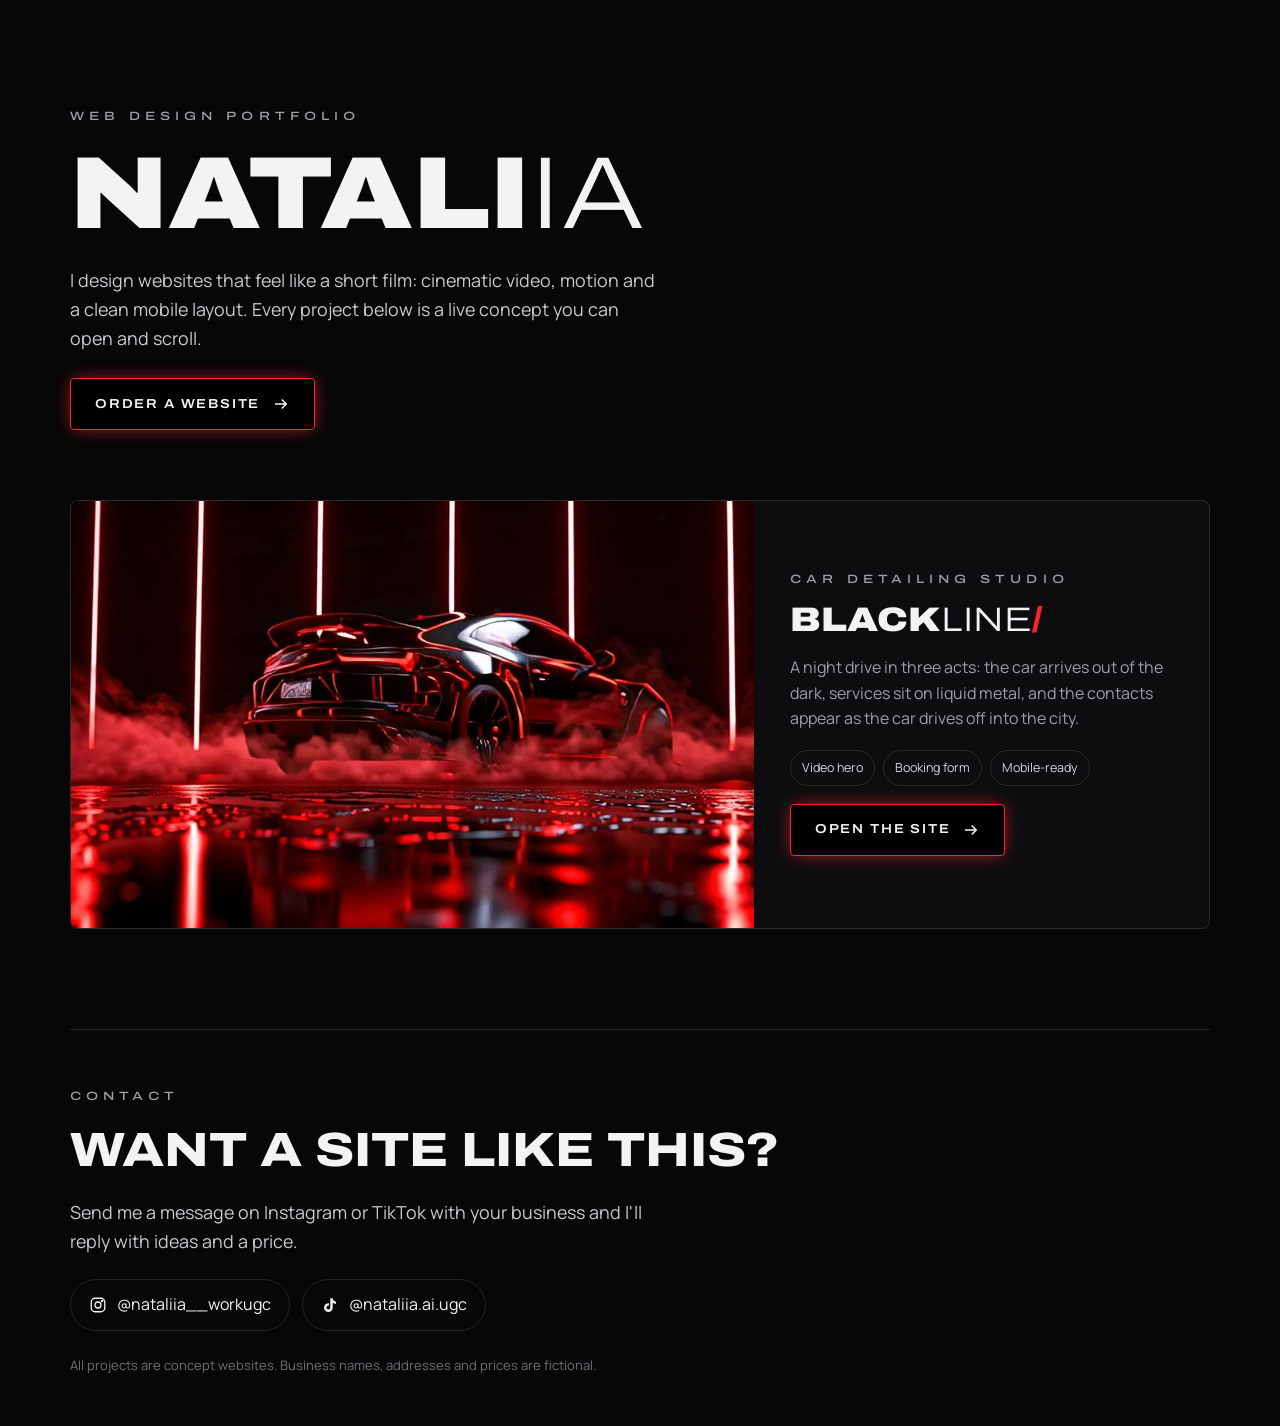
==== index.html @ 0b0b059b "Portfolio home and BLACKLINE concept site Co-Authored-By: Claude Opus 5.5 <noreply@anthropic.com> Cl" ====
<!doctype html>
<html lang="en">
<head>
<meta charset="utf-8">
<meta name="viewport" content="width=device-width, initial-scale=1, viewport-fit=cover">
<title>Nataliia · Web Design</title>
<meta name="description" content="Concept websites with cinematic video, motion and mobile-ready layouts.">
<meta property="og:title" content="Nataliia · Web Design">
<meta property="og:description" content="Concept websites with cinematic video, motion and mobile-ready layouts.">
<meta property="og:image" content="blackline/assets/cover.jpg">
<link rel="preconnect" href="https://fonts.googleapis.com">
<link rel="preconnect" href="https://fonts.gstatic.com" crossorigin>
<link rel="stylesheet" href="https://fonts.googleapis.com/css2?family=Archivo:wdth,wght@62..125,200..900&family=Manrope:wght@400;500;600&display=swap">
<style>
/* Layout: a single dark gallery wall. Name and pitch on top, projects as large framed screens, contacts at the foot. */
:root {
  --ink: #070708;
  --line: rgba(255,255,255,.12);
  --fg: #f3f3f5;
  --muted: #9d9da6;
  --accent: #ff1f2d;
  --display: "Archivo", "Arial Black", Arial, sans-serif;
  --body: "Manrope", "Helvetica Neue", Arial, sans-serif;
  color-scheme: dark;
}
* { box-sizing: border-box; }
body { margin: 0; background: var(--ink); color: var(--fg); font: 400 16px/1.6 var(--body); -webkit-font-smoothing: antialiased; }
a { color: inherit; text-decoration: none; }
:focus-visible { outline: 2px solid var(--accent); outline-offset: 3px; }
.wrap {
  max-width: 1180px; margin-inline: auto;
  padding-left: max(20px, env(safe-area-inset-left, 0px));
  padding-right: max(20px, env(safe-area-inset-right, 0px));
}
.label { font: 500 12px/1 var(--display); font-stretch: 125%; letter-spacing: .42em; text-transform: uppercase; color: var(--muted); }
header { padding-block: 110px 70px; display: grid; gap: 26px; }
h1 { margin: 0; font: 900 clamp(44px, 8vw, 112px)/.9 var(--display); font-stretch: 118%; text-transform: uppercase; text-wrap: balance; }
h1 span { font-weight: 300; }
.pitch { margin: 0; max-width: 54ch; color: #c9c9d0; font-size: clamp(16px, 1.4vw, 19px); }
.btn {
  display: inline-flex; align-items: center; gap: 12px; width: fit-content;
  padding: 16px 24px; border-radius: 4px; background: #000; border: 1px solid var(--accent);
  font: 600 13px/1 var(--display); font-stretch: 112%; letter-spacing: .14em; text-transform: uppercase;
  box-shadow: 0 0 18px -4px var(--accent); transition: box-shadow .3s ease, transform .3s ease;
}
.btn:hover { box-shadow: 0 0 0 1px var(--accent), 0 0 36px -2px var(--accent); transform: translateY(-1px); }
.btn svg { width: 18px; height: 18px; }
.projects { display: grid; gap: 28px; padding-bottom: 100px; }
.project {
  display: grid; grid-template-columns: minmax(0, 1.5fr) minmax(0, 1fr); border: 1px solid var(--line); border-radius: 8px; overflow: hidden;
  background: #0d0d10; transition: border-color .4s ease, box-shadow .4s ease;
}
.project:hover { border-color: rgba(255,31,45,.6); box-shadow: 0 0 60px -24px rgba(255,31,45,.7); }
.project__shot { position: relative; aspect-ratio: 16 / 10; overflow: hidden; background: #000; }
.project__shot img, .project__shot video { position: absolute; inset: 0; width: 100%; height: 100%; object-fit: cover; }
.project__info { padding: 36px; display: grid; gap: 18px; align-content: center; min-width: 0; }
.project h2 { margin: 0; font: 900 34px/1 var(--display); font-stretch: 120%; text-transform: uppercase; }
.project h2 span { font-weight: 300; }
.project h2 i { font-style: normal; color: var(--accent); }
.project p { margin: 0; color: var(--muted); }
.tags { display: flex; flex-wrap: wrap; gap: 8px; }
.tags span { padding: 7px 11px; border: 1px solid var(--line); border-radius: 999px; font-size: 12.5px; color: #d4d4da; }
footer { border-top: 1px solid var(--line); padding-block: 60px 50px; display: grid; gap: 24px; }
footer h3 { margin: 0; font: 800 clamp(28px, 4vw, 48px)/1 var(--display); font-stretch: 118%; text-transform: uppercase; }
.socials { display: flex; flex-wrap: wrap; gap: 12px; }
.socials a { display: inline-flex; align-items: center; gap: 10px; padding: 12px 18px; border: 1px solid var(--line); border-radius: 999px; transition: border-color .3s ease; }
.socials a:hover { border-color: var(--accent); }
.socials svg { width: 18px; height: 18px; }
.fine { color: #6f6f78; font-size: 13px; }
@media (max-width: 820px) {
  .project { grid-template-columns: minmax(0, 1fr); }
  .project__info { padding: 26px 22px; }
  header { padding-block: 80px 50px; }
}
@media (prefers-reduced-motion: reduce) { * { transition: none !important; } }
</style>
</head>
<body>
<div class="wrap">
  <header>
    <div class="label">Web design portfolio</div>
    <h1>Natali<span>ia</span></h1>
    <p class="pitch">I design websites that feel like a short film: cinematic video, motion and a clean mobile layout. Every project below is a live concept you can open and scroll.</p>
    <a class="btn" href="#contact">Order a website
      <svg viewBox="0 0 24 24" fill="none" stroke="currentColor" stroke-width="2"><path d="M4 12h15M13 6l6 6-6 6"/></svg></a>
  </header>

  <main class="projects">
    <a class="project" href="blackline/">
      <div class="project__shot">
        <video src="blackline/assets/hero.mp4" poster="blackline/assets/cover.jpg" autoplay muted loop playsinline preload="metadata" aria-hidden="true"></video>
      </div>
      <div class="project__info">
        <div class="label">Car detailing studio</div>
        <h2>Black<span>line</span><i>/</i></h2>
        <p>A night drive in three acts: the car arrives out of the dark, services sit on liquid metal, and the contacts appear as the car drives off into the city.</p>
        <div class="tags"><span>Video hero</span><span>Booking form</span><span>Mobile-ready</span></div>
        <span class="btn">Open the site
          <svg viewBox="0 0 24 24" fill="none" stroke="currentColor" stroke-width="2"><path d="M4 12h15M13 6l6 6-6 6"/></svg></span>
      </div>
    </a>
  </main>

  <footer id="contact">
    <div class="label">Contact</div>
    <h3>Want a site like this?</h3>
    <p class="pitch">Send me a message on Instagram or TikTok with your business and I'll reply with ideas and a price.</p>
    <div class="socials">
      <a href="https://www.instagram.com/nataliia__workugc/" target="_blank" rel="noopener">
        <svg viewBox="0 0 24 24" fill="none" stroke="currentColor" stroke-width="1.7"><rect x="3" y="3" width="18" height="18" rx="5"/><circle cx="12" cy="12" r="4"/><circle cx="17.5" cy="6.5" r=".8" fill="currentColor"/></svg>@nataliia__workugc</a>
      <a href="https://www.tiktok.com/@nataliia.ai.ugc" target="_blank" rel="noopener">
        <svg viewBox="0 0 24 24" fill="currentColor"><path d="M16.6 5.8A4.3 4.3 0 0115.5 3h-3.1v12.4a2.6 2.6 0 11-2.6-2.6c.3 0 .5 0 .8.1V9.7a5.8 5.8 0 105 5.7V9.1a7.4 7.4 0 004.3 1.4V7.4a4.3 4.3 0 01-3.3-1.6z"/></svg>@nataliia.ai.ugc</a>
    </div>
    <span class="fine">All projects are concept websites. Business names, addresses and prices are fictional.</span>
  </footer>
</div>
</body>
</html>
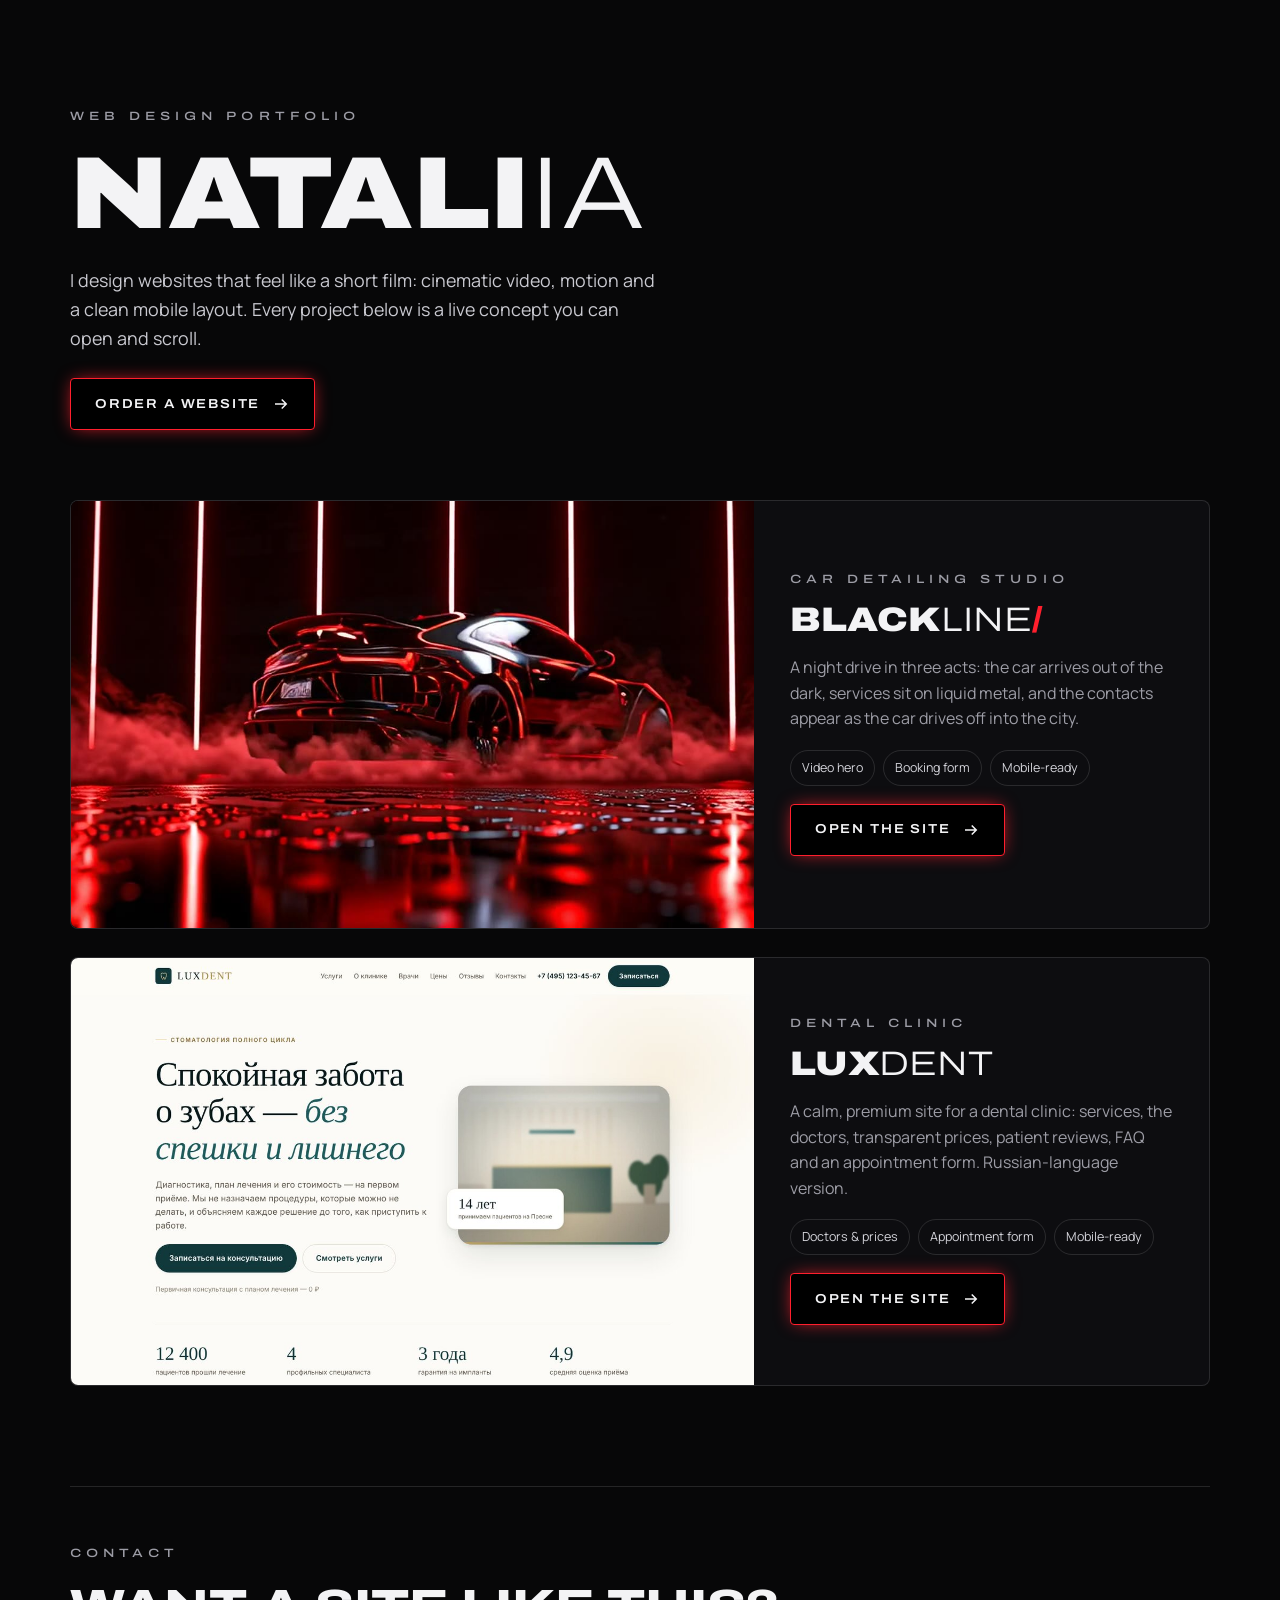
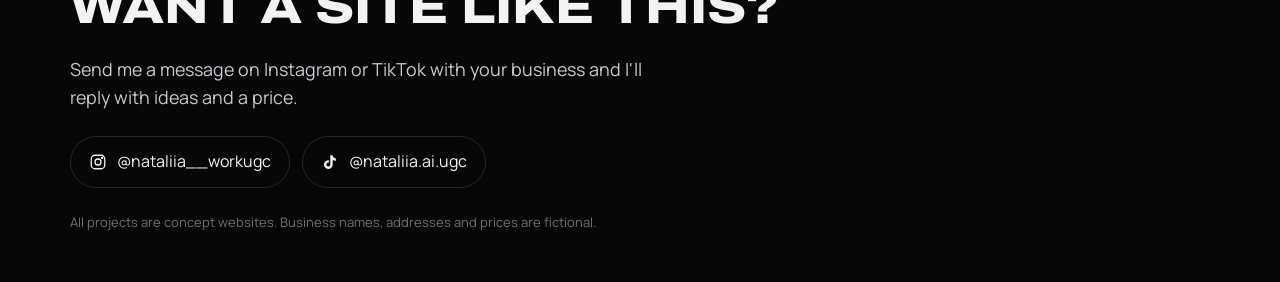
==== commit d0cd8a1d: "Add LUXDENT dental clinic site to the portfolio Co-Authored-By: Claude Opus 5.5 <noreply@anthropic.c" ====
--- a/index.html
+++ b/index.html
@@ -99,6 +99,20 @@
           <svg viewBox="0 0 24 24" fill="none" stroke="currentColor" stroke-width="2"><path d="M4 12h15M13 6l6 6-6 6"/></svg></span>
       </div>
     </a>
+
+    <a class="project" href="luxdent/">
+      <div class="project__shot">
+        <img src="luxdent/assets/cover.jpg" alt="LUXDENT dental clinic website, first screen" loading="lazy">
+      </div>
+      <div class="project__info">
+        <div class="label">Dental clinic</div>
+        <h2>Lux<span>dent</span></h2>
+        <p>A calm, premium site for a dental clinic: services, the doctors, transparent prices, patient reviews, FAQ and an appointment form. Russian-language version.</p>
+        <div class="tags"><span>Doctors &amp; prices</span><span>Appointment form</span><span>Mobile-ready</span></div>
+        <span class="btn">Open the site
+          <svg viewBox="0 0 24 24" fill="none" stroke="currentColor" stroke-width="2"><path d="M4 12h15M13 6l6 6-6 6"/></svg></span>
+      </div>
+    </a>
   </main>
 
   <footer id="contact">
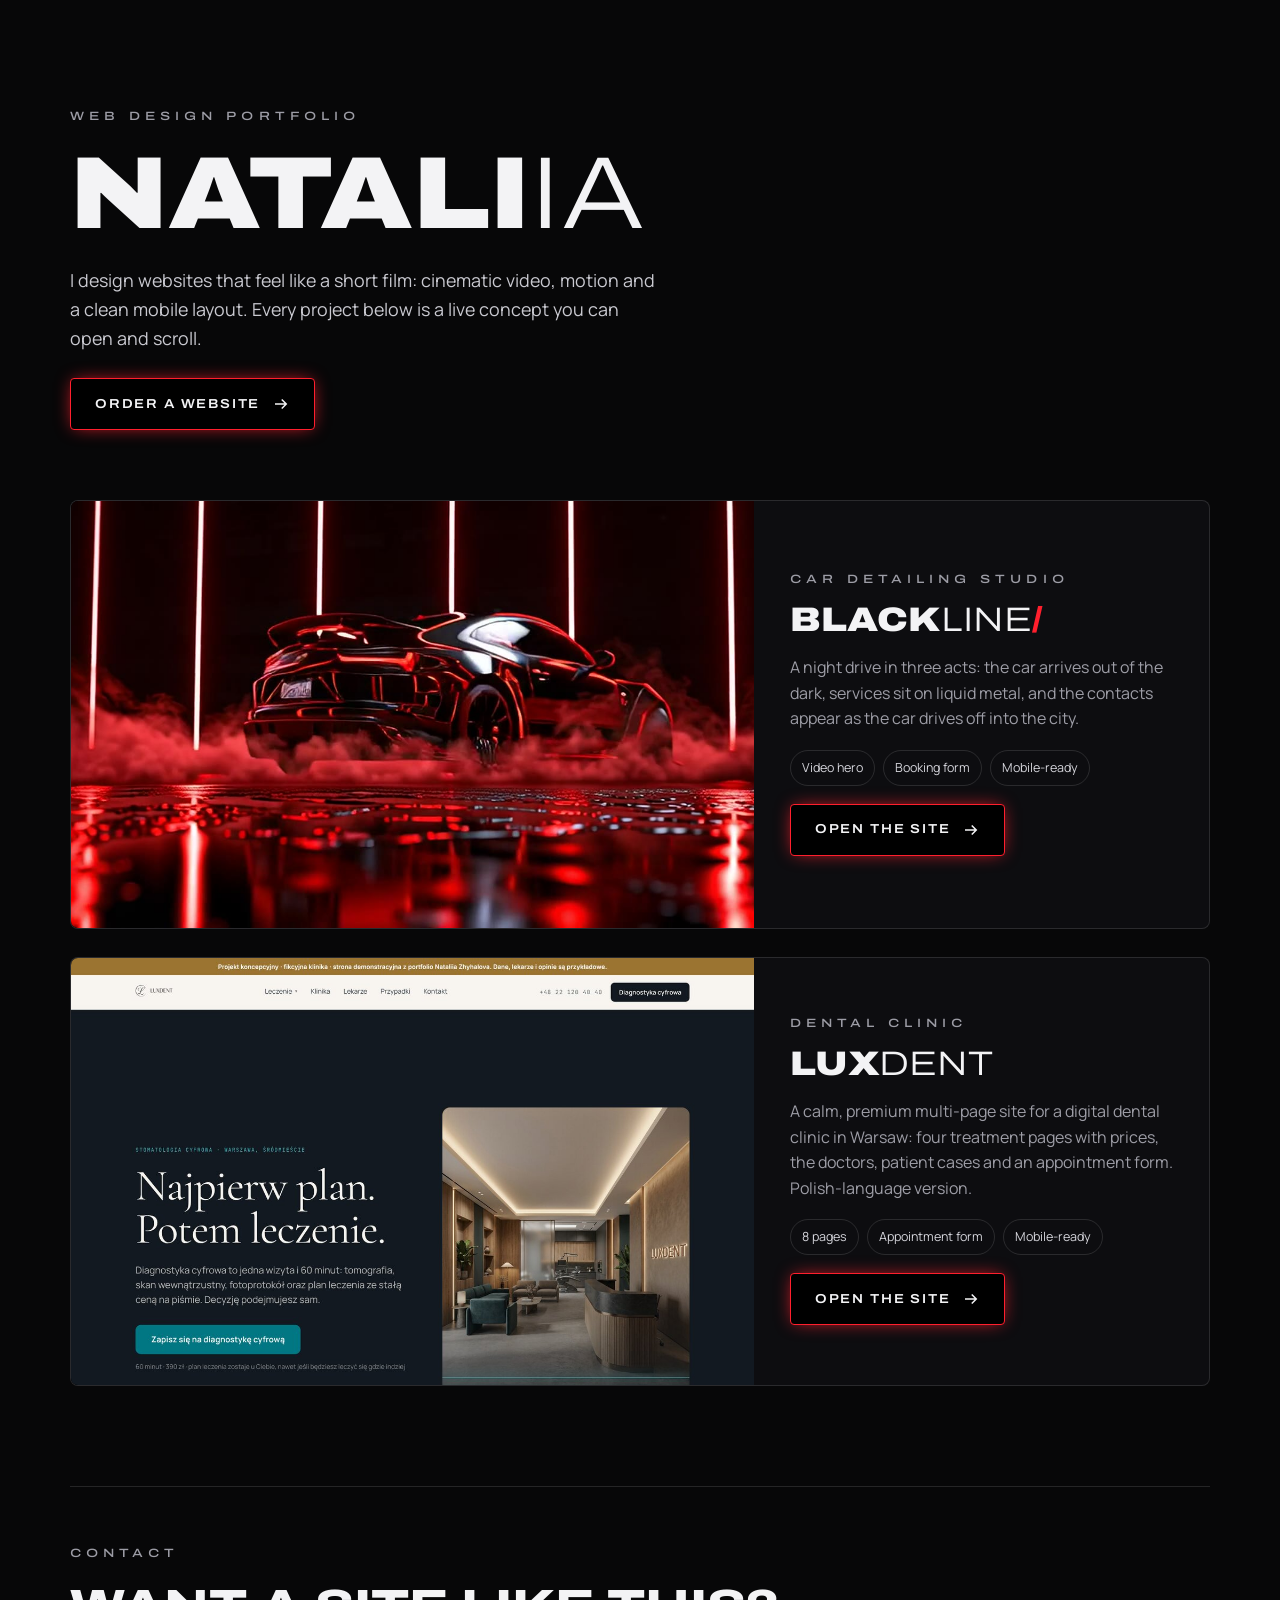
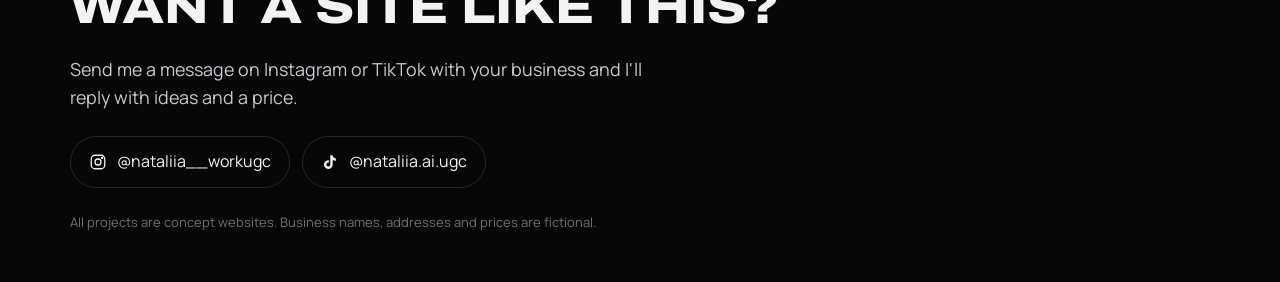
==== commit 27990477: "Replace LUXDENT with the Polish multi-page version Real photos, eight pages and the booking form. Fi" ====
--- a/index.html
+++ b/index.html
@@ -107,8 +107,8 @@
       <div class="project__info">
         <div class="label">Dental clinic</div>
         <h2>Lux<span>dent</span></h2>
-        <p>A calm, premium site for a dental clinic: services, the doctors, transparent prices, patient reviews, FAQ and an appointment form. Russian-language version.</p>
-        <div class="tags"><span>Doctors &amp; prices</span><span>Appointment form</span><span>Mobile-ready</span></div>
+        <p>A calm, premium multi-page site for a digital dental clinic in Warsaw: four treatment pages with prices, the doctors, patient cases and an appointment form. Polish-language version.</p>
+        <div class="tags"><span>8 pages</span><span>Appointment form</span><span>Mobile-ready</span></div>
         <span class="btn">Open the site
           <svg viewBox="0 0 24 24" fill="none" stroke="currentColor" stroke-width="2"><path d="M4 12h15M13 6l6 6-6 6"/></svg></span>
       </div>
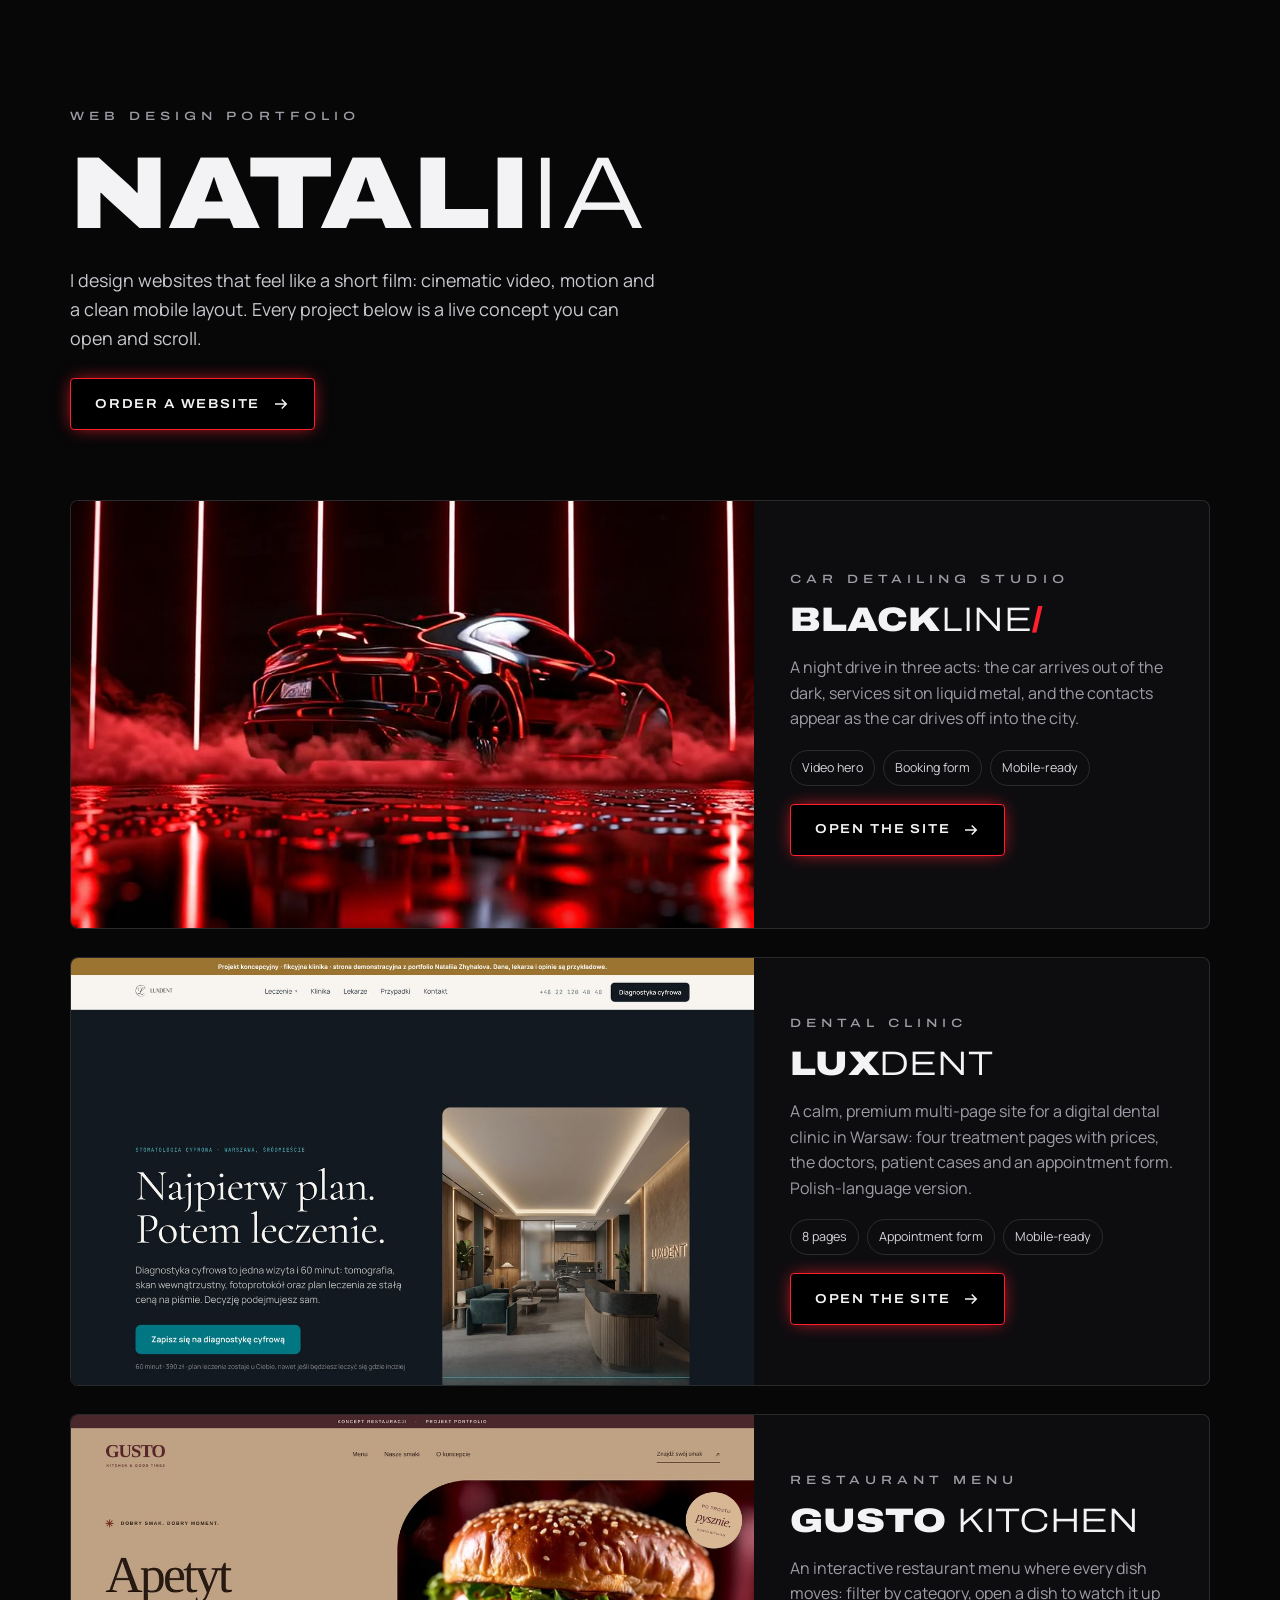
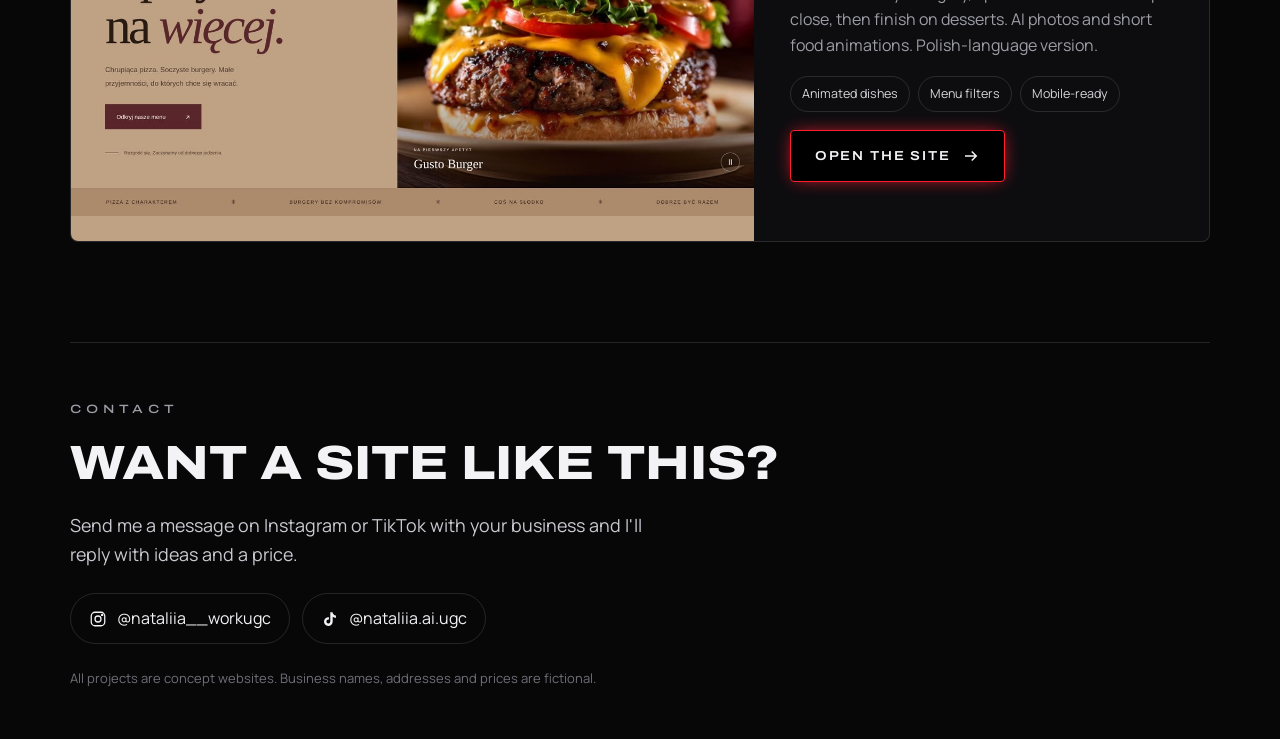
==== commit dcc93377: "Add GUSTO Kitchen restaurant menu to the portfolio Embedded base64 photos and clips moved out to ass" ====
--- a/index.html
+++ b/index.html
@@ -113,6 +113,20 @@
           <svg viewBox="0 0 24 24" fill="none" stroke="currentColor" stroke-width="2"><path d="M4 12h15M13 6l6 6-6 6"/></svg></span>
       </div>
     </a>
+
+    <a class="project" href="gusto/">
+      <div class="project__shot">
+        <video src="gusto/assets/clip-01.mp4" poster="gusto/assets/cover.jpg" autoplay muted loop playsinline preload="metadata" aria-hidden="true"></video>
+      </div>
+      <div class="project__info">
+        <div class="label">Restaurant menu</div>
+        <h2>Gusto<span> kitchen</span></h2>
+        <p>An interactive restaurant menu where every dish moves: filter by category, open a dish to watch it up close, then finish on desserts. AI photos and short food animations. Polish-language version.</p>
+        <div class="tags"><span>Animated dishes</span><span>Menu filters</span><span>Mobile-ready</span></div>
+        <span class="btn">Open the site
+          <svg viewBox="0 0 24 24" fill="none" stroke="currentColor" stroke-width="2"><path d="M4 12h15M13 6l6 6-6 6"/></svg></span>
+      </div>
+    </a>
   </main>
 
   <footer id="contact">
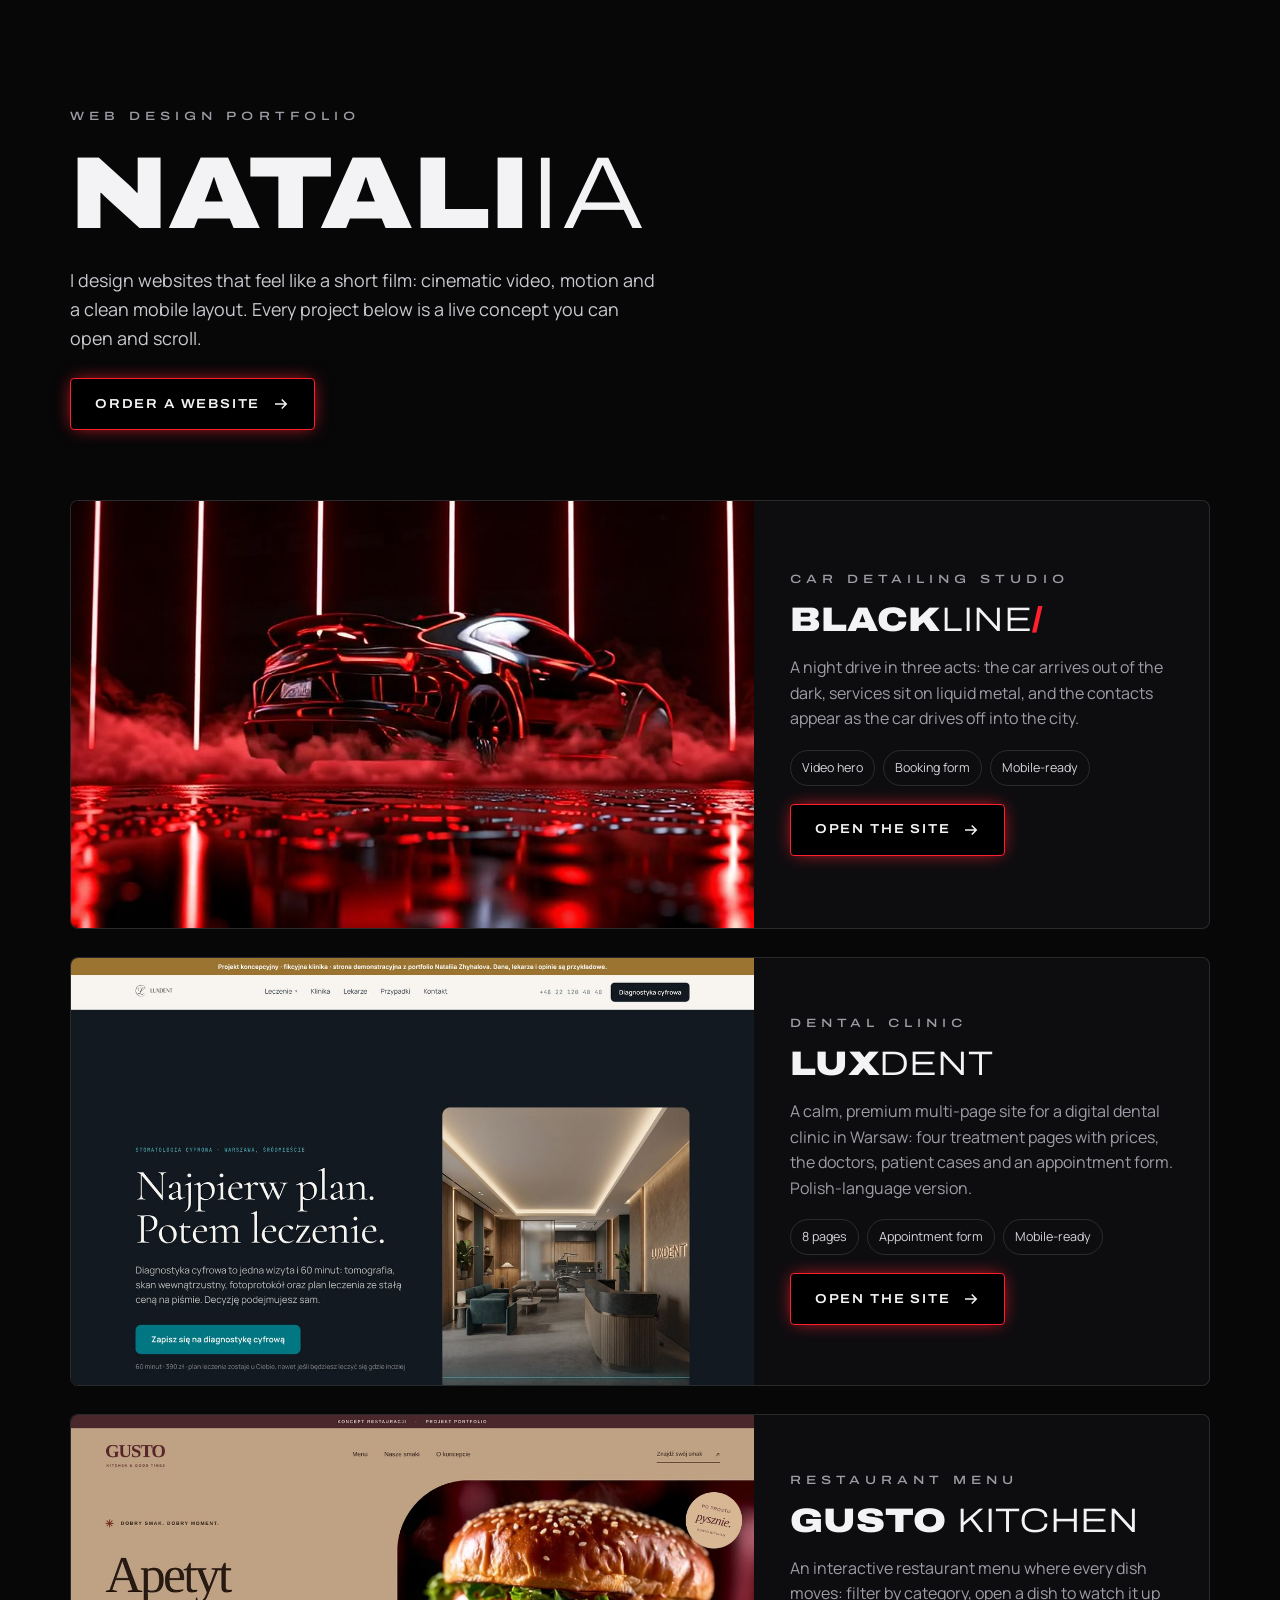
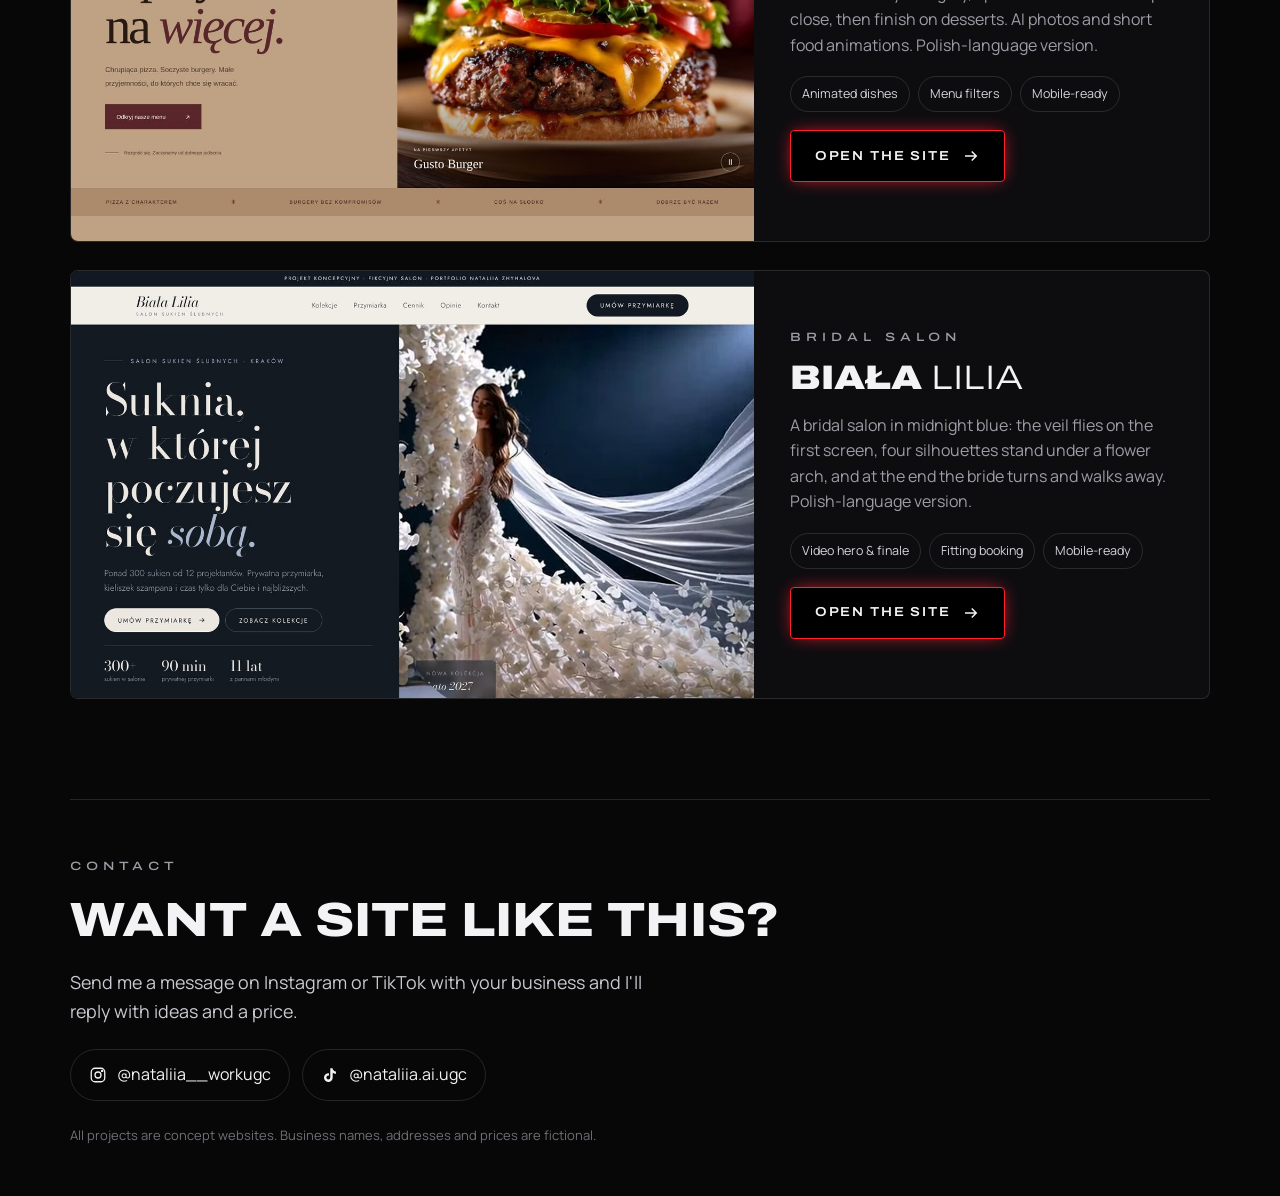
==== commit d9dc1573: "Add Biała Lilia bridal salon to the portfolio home Co-Authored-By: Claude Opus 5.5 <noreply@anthropi" ====
--- a/index.html
+++ b/index.html
@@ -127,6 +127,20 @@
           <svg viewBox="0 0 24 24" fill="none" stroke="currentColor" stroke-width="2"><path d="M4 12h15M13 6l6 6-6 6"/></svg></span>
       </div>
     </a>
+
+    <a class="project" href="lilia/">
+      <div class="project__shot">
+        <video src="lilia/assets/welon-hero.mp4" poster="lilia/assets/cover.jpg" autoplay muted loop playsinline preload="metadata" aria-hidden="true"></video>
+      </div>
+      <div class="project__info">
+        <div class="label">Bridal salon</div>
+        <h2>Biała <span>Lilia</span></h2>
+        <p>A bridal salon in midnight blue: the veil flies on the first screen, four silhouettes stand under a flower arch, and at the end the bride turns and walks away. Polish-language version.</p>
+        <div class="tags"><span>Video hero &amp; finale</span><span>Fitting booking</span><span>Mobile-ready</span></div>
+        <span class="btn">Open the site
+          <svg viewBox="0 0 24 24" fill="none" stroke="currentColor" stroke-width="2"><path d="M4 12h15M13 6l6 6-6 6"/></svg></span>
+      </div>
+    </a>
   </main>
 
   <footer id="contact">
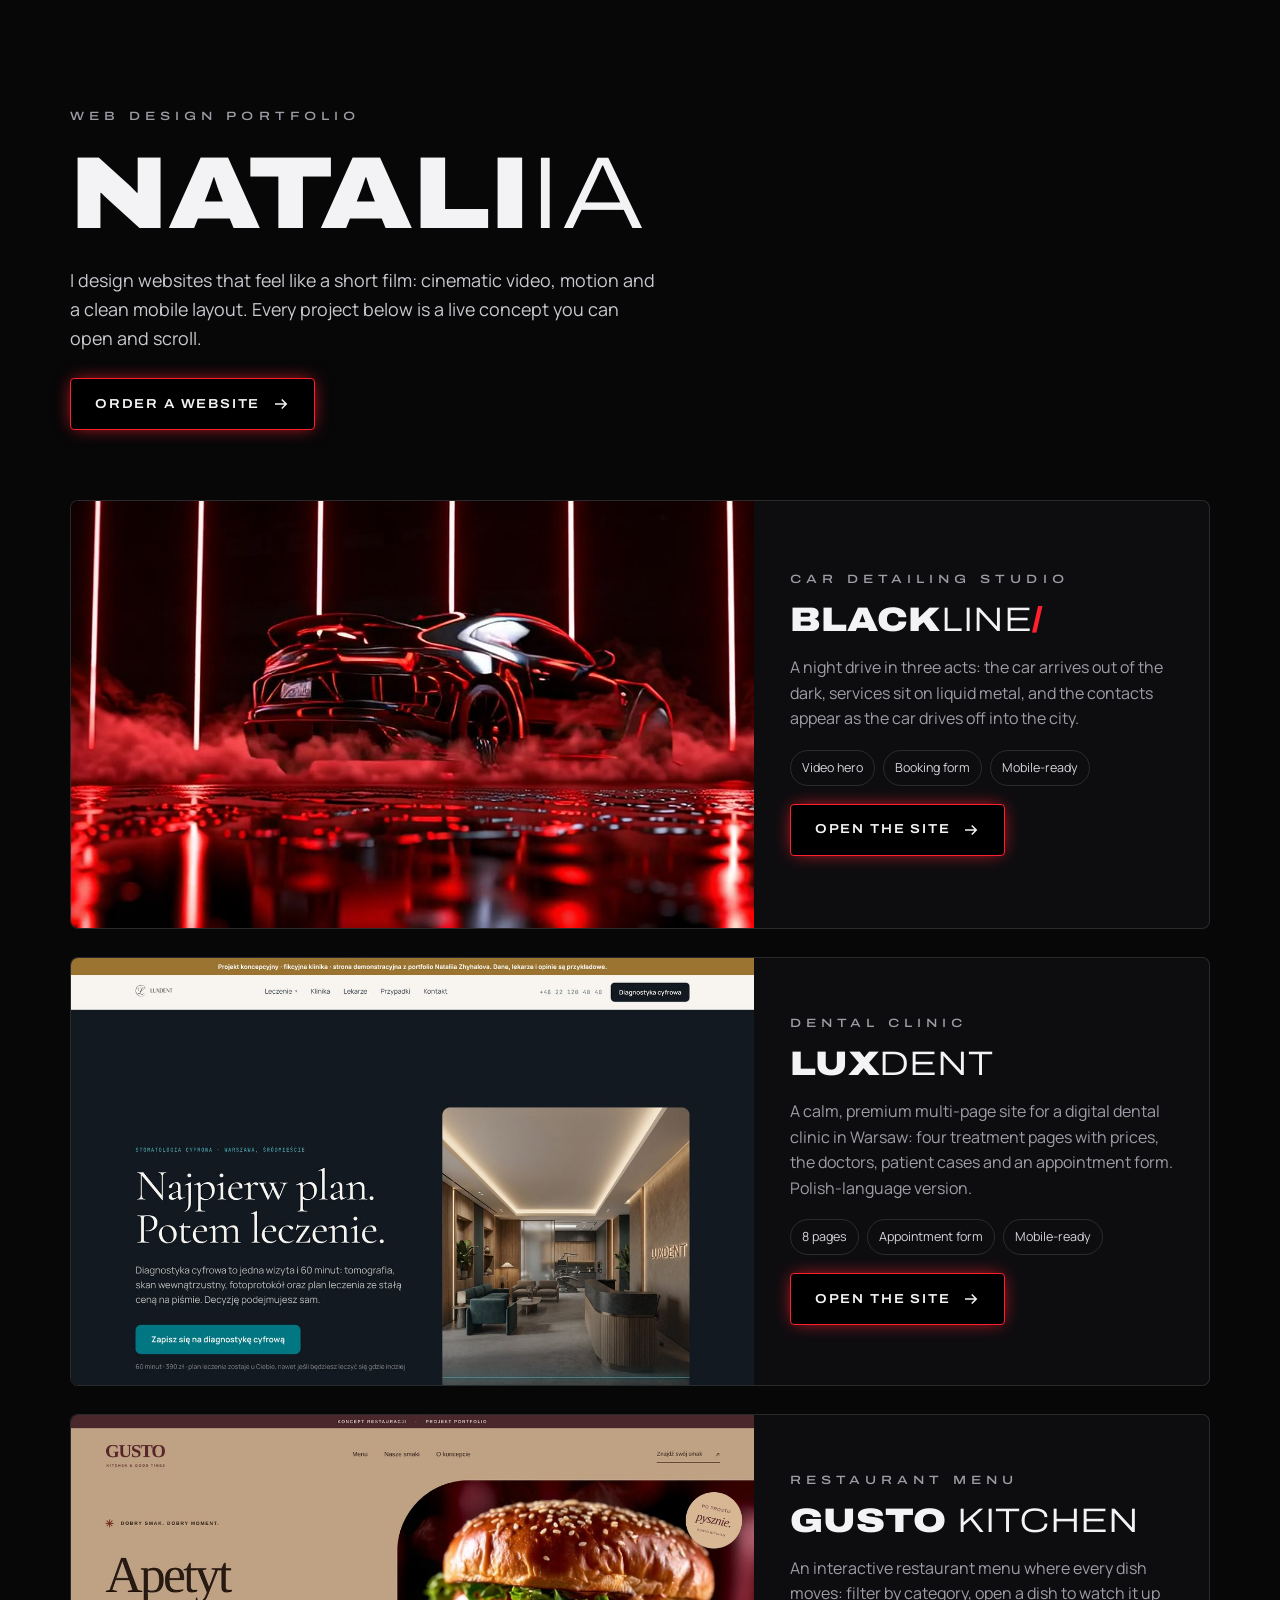
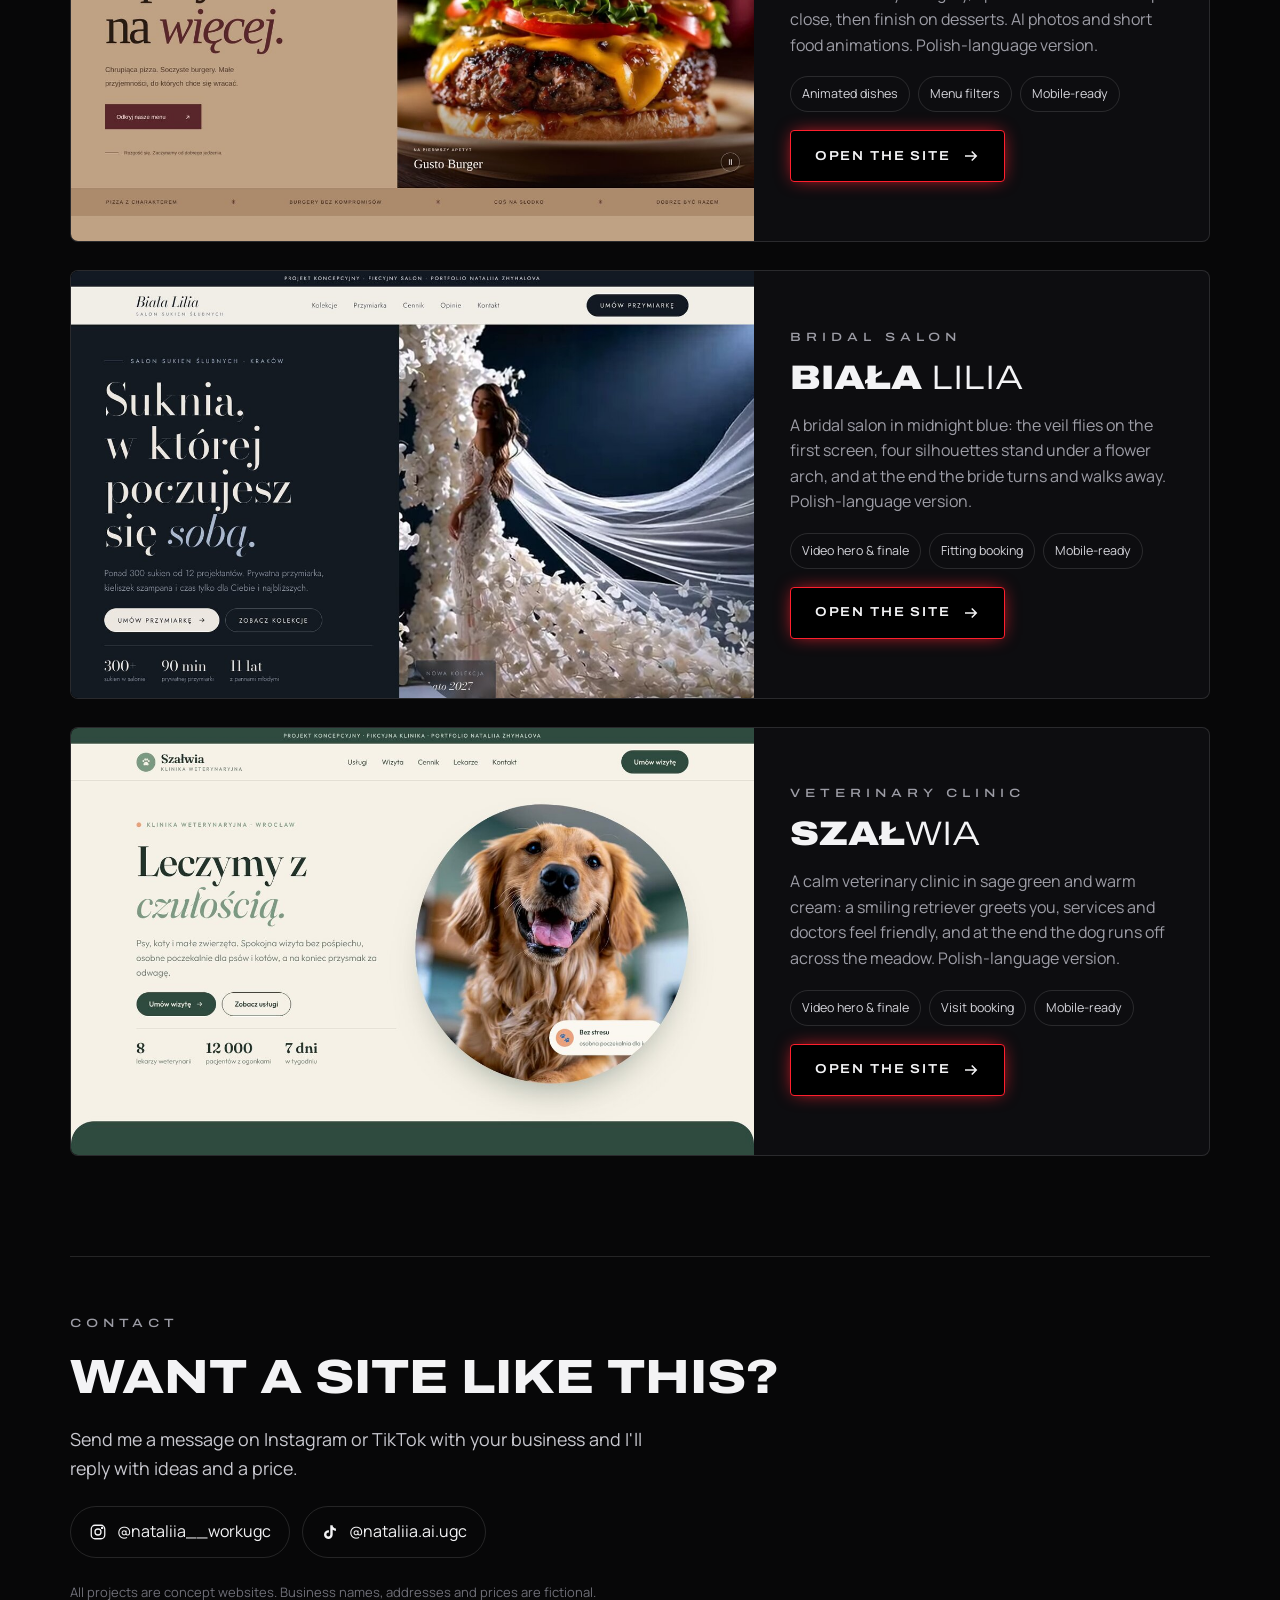
==== commit b80b8c13: "Add Szałwia veterinary clinic to the portfolio home Co-Authored-By: Claude Opus 5.5 <noreply@anthrop" ====
--- a/index.html
+++ b/index.html
@@ -141,6 +141,20 @@
           <svg viewBox="0 0 24 24" fill="none" stroke="currentColor" stroke-width="2"><path d="M4 12h15M13 6l6 6-6 6"/></svg></span>
       </div>
     </a>
+
+    <a class="project" href="szalwia/">
+      <div class="project__shot">
+        <video src="szalwia/assets/hero-dog.mp4" poster="szalwia/assets/cover.jpg" autoplay muted loop playsinline preload="metadata" aria-hidden="true"></video>
+      </div>
+      <div class="project__info">
+        <div class="label">Veterinary clinic</div>
+        <h2>Szał<span>wia</span></h2>
+        <p>A calm veterinary clinic in sage green and warm cream: a smiling retriever greets you, services and doctors feel friendly, and at the end the dog runs off across the meadow. Polish-language version.</p>
+        <div class="tags"><span>Video hero &amp; finale</span><span>Visit booking</span><span>Mobile-ready</span></div>
+        <span class="btn">Open the site
+          <svg viewBox="0 0 24 24" fill="none" stroke="currentColor" stroke-width="2"><path d="M4 12h15M13 6l6 6-6 6"/></svg></span>
+      </div>
+    </a>
   </main>
 
   <footer id="contact">
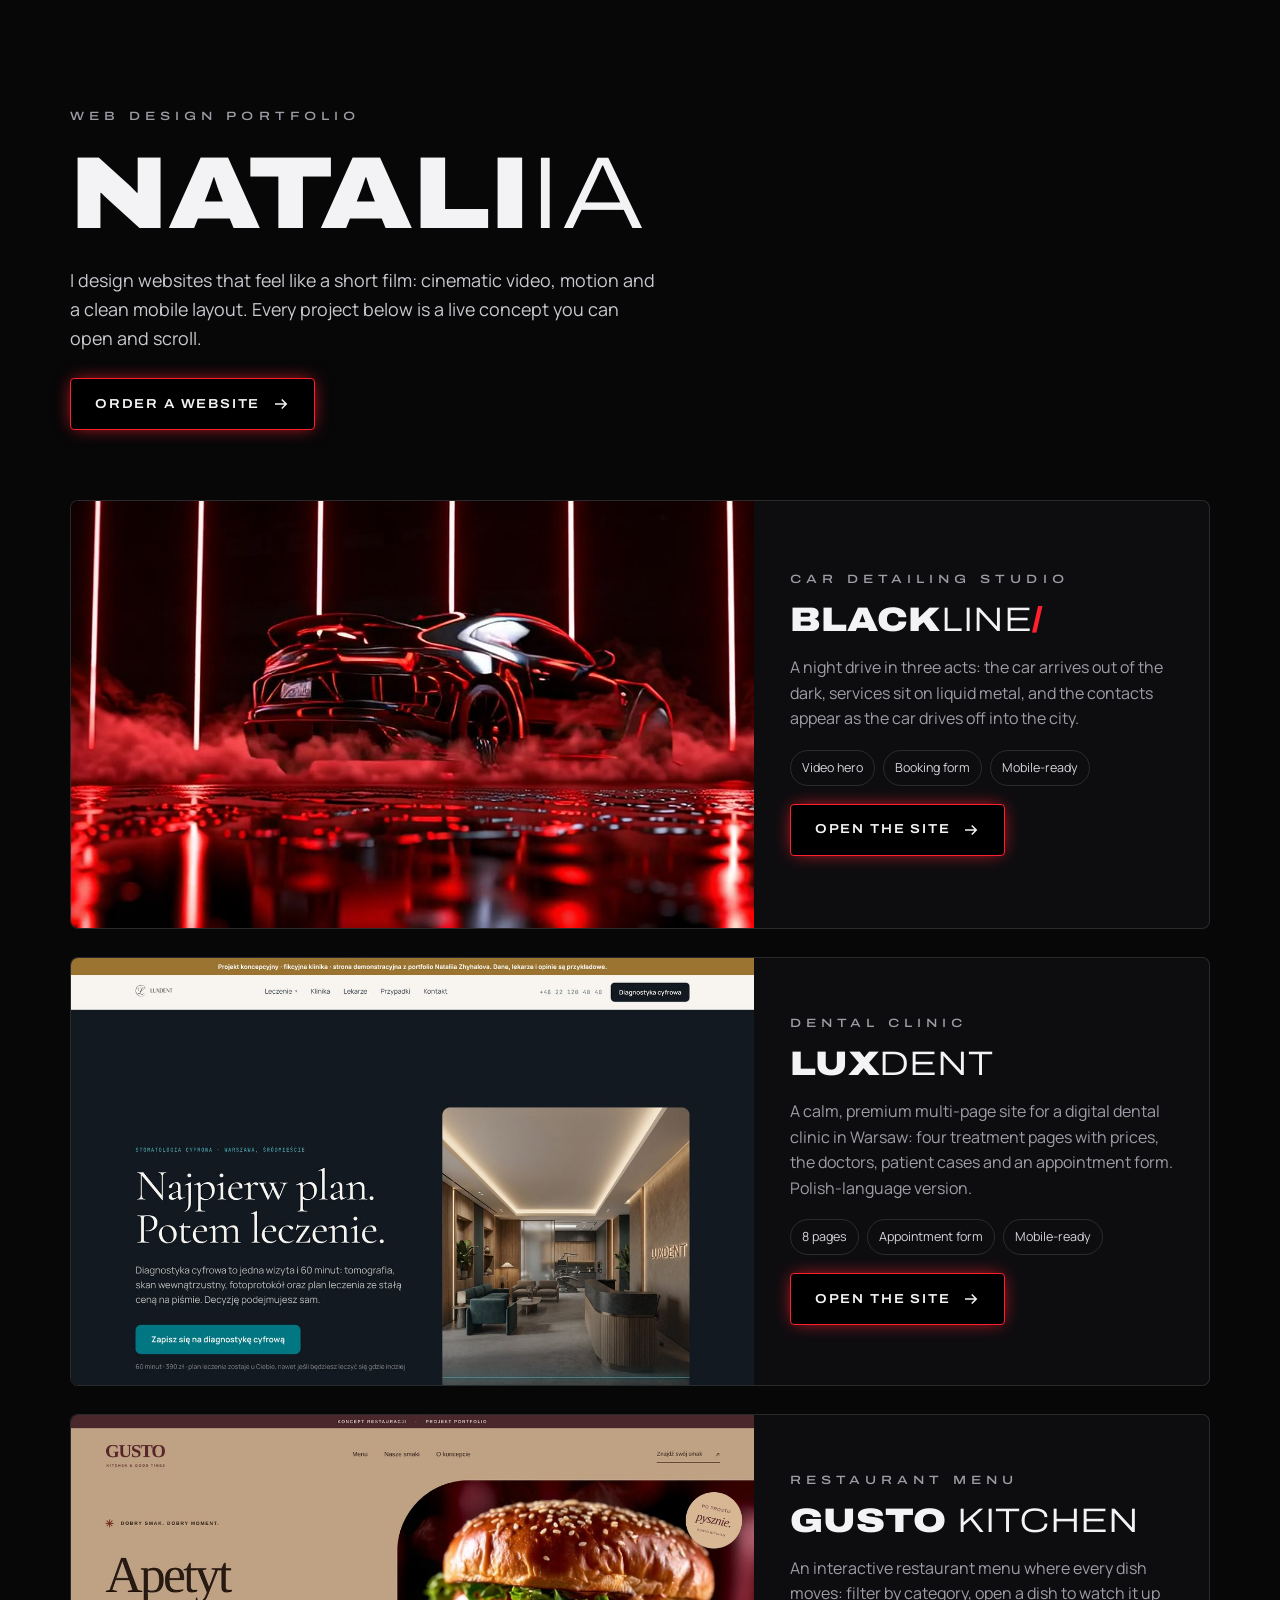
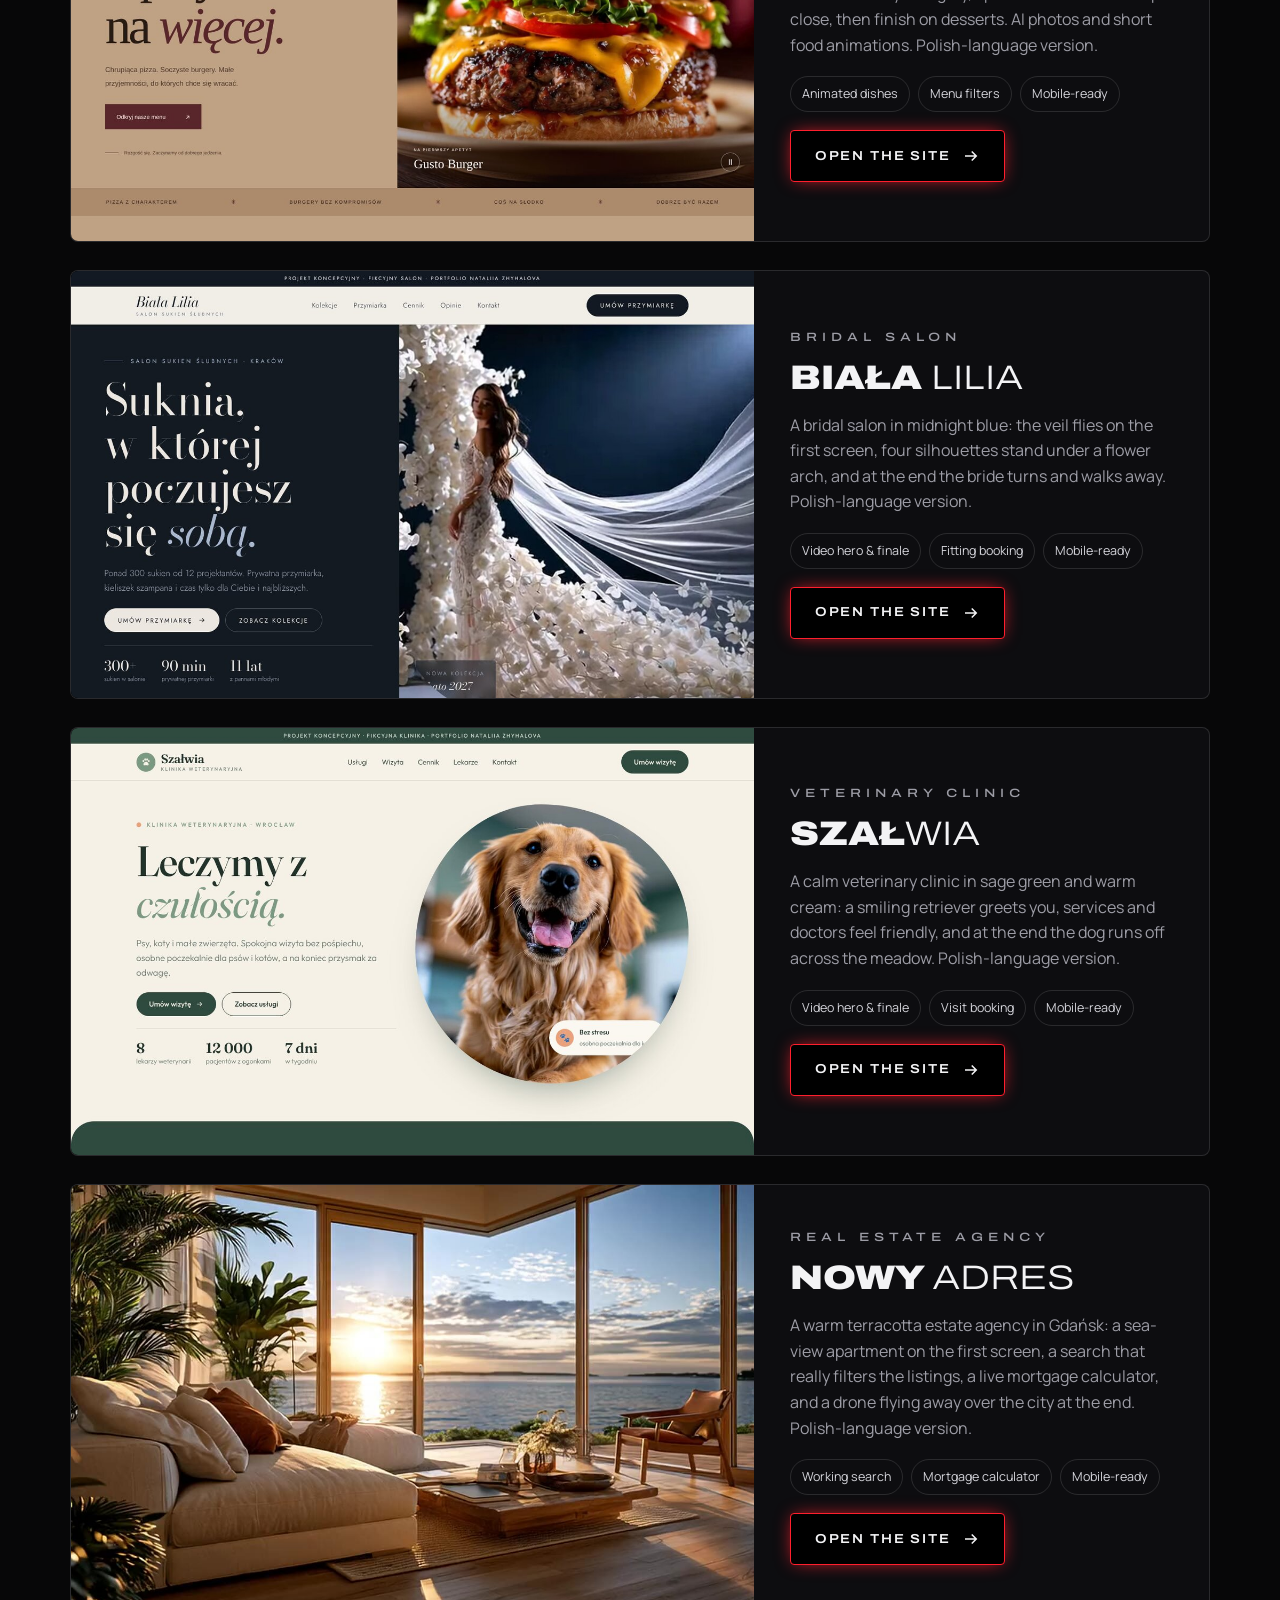
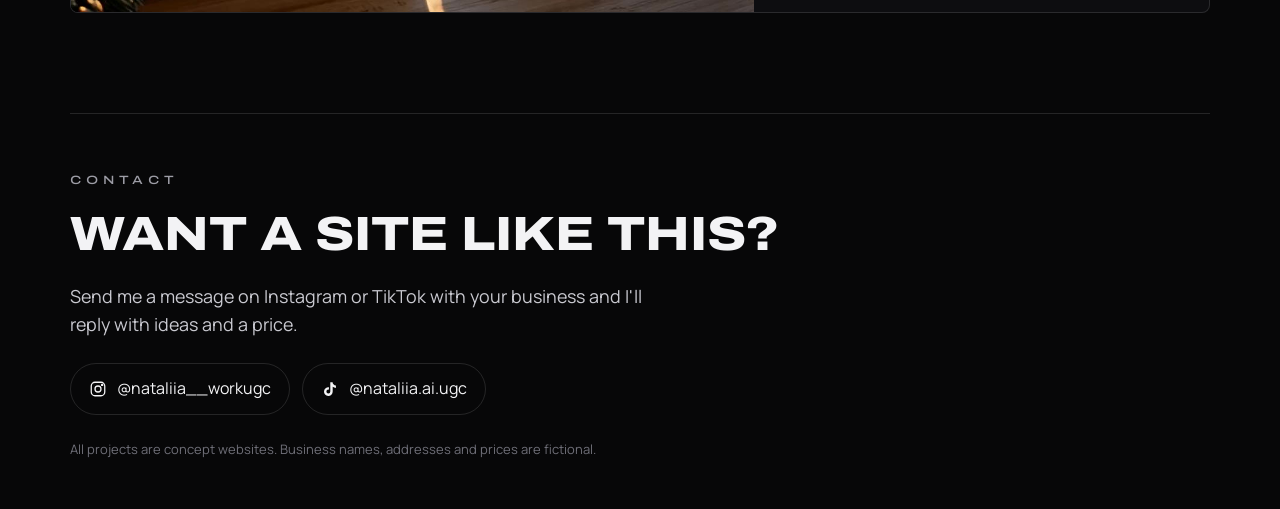
==== commit abfed717: "Add Nowy Adres real estate agency to the portfolio home Co-Authored-By: Claude Opus 5.5 <noreply@ant" ====
--- a/index.html
+++ b/index.html
@@ -155,6 +155,20 @@
           <svg viewBox="0 0 24 24" fill="none" stroke="currentColor" stroke-width="2"><path d="M4 12h15M13 6l6 6-6 6"/></svg></span>
       </div>
     </a>
+
+    <a class="project" href="nowy-adres/">
+      <div class="project__shot">
+        <video src="nowy-adres/assets/hero.mp4" poster="nowy-adres/assets/cover.jpg" autoplay muted loop playsinline preload="metadata" aria-hidden="true"></video>
+      </div>
+      <div class="project__info">
+        <div class="label">Real estate agency</div>
+        <h2>Nowy <span>Adres</span></h2>
+        <p>A warm terracotta estate agency in Gdańsk: a sea-view apartment on the first screen, a search that really filters the listings, a live mortgage calculator, and a drone flying away over the city at the end. Polish-language version.</p>
+        <div class="tags"><span>Working search</span><span>Mortgage calculator</span><span>Mobile-ready</span></div>
+        <span class="btn">Open the site
+          <svg viewBox="0 0 24 24" fill="none" stroke="currentColor" stroke-width="2"><path d="M4 12h15M13 6l6 6-6 6"/></svg></span>
+      </div>
+    </a>
   </main>
 
   <footer id="contact">
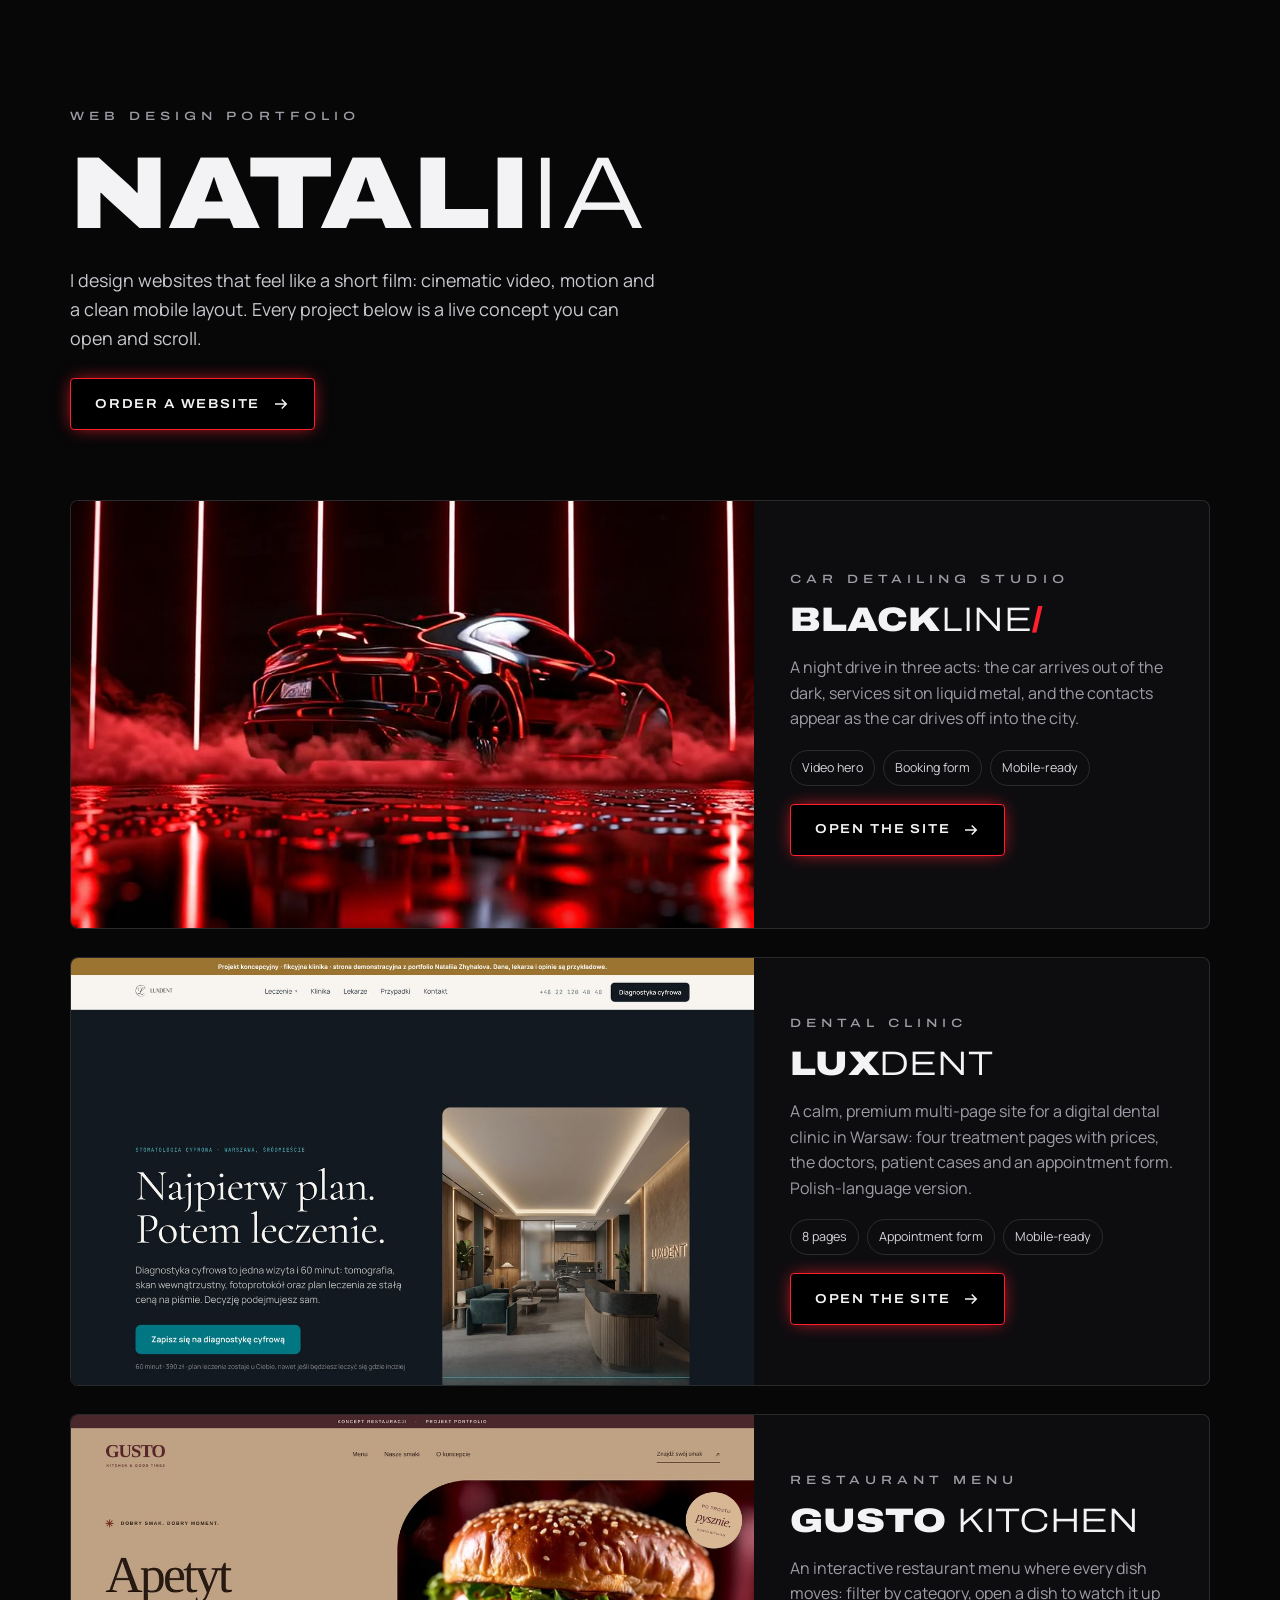
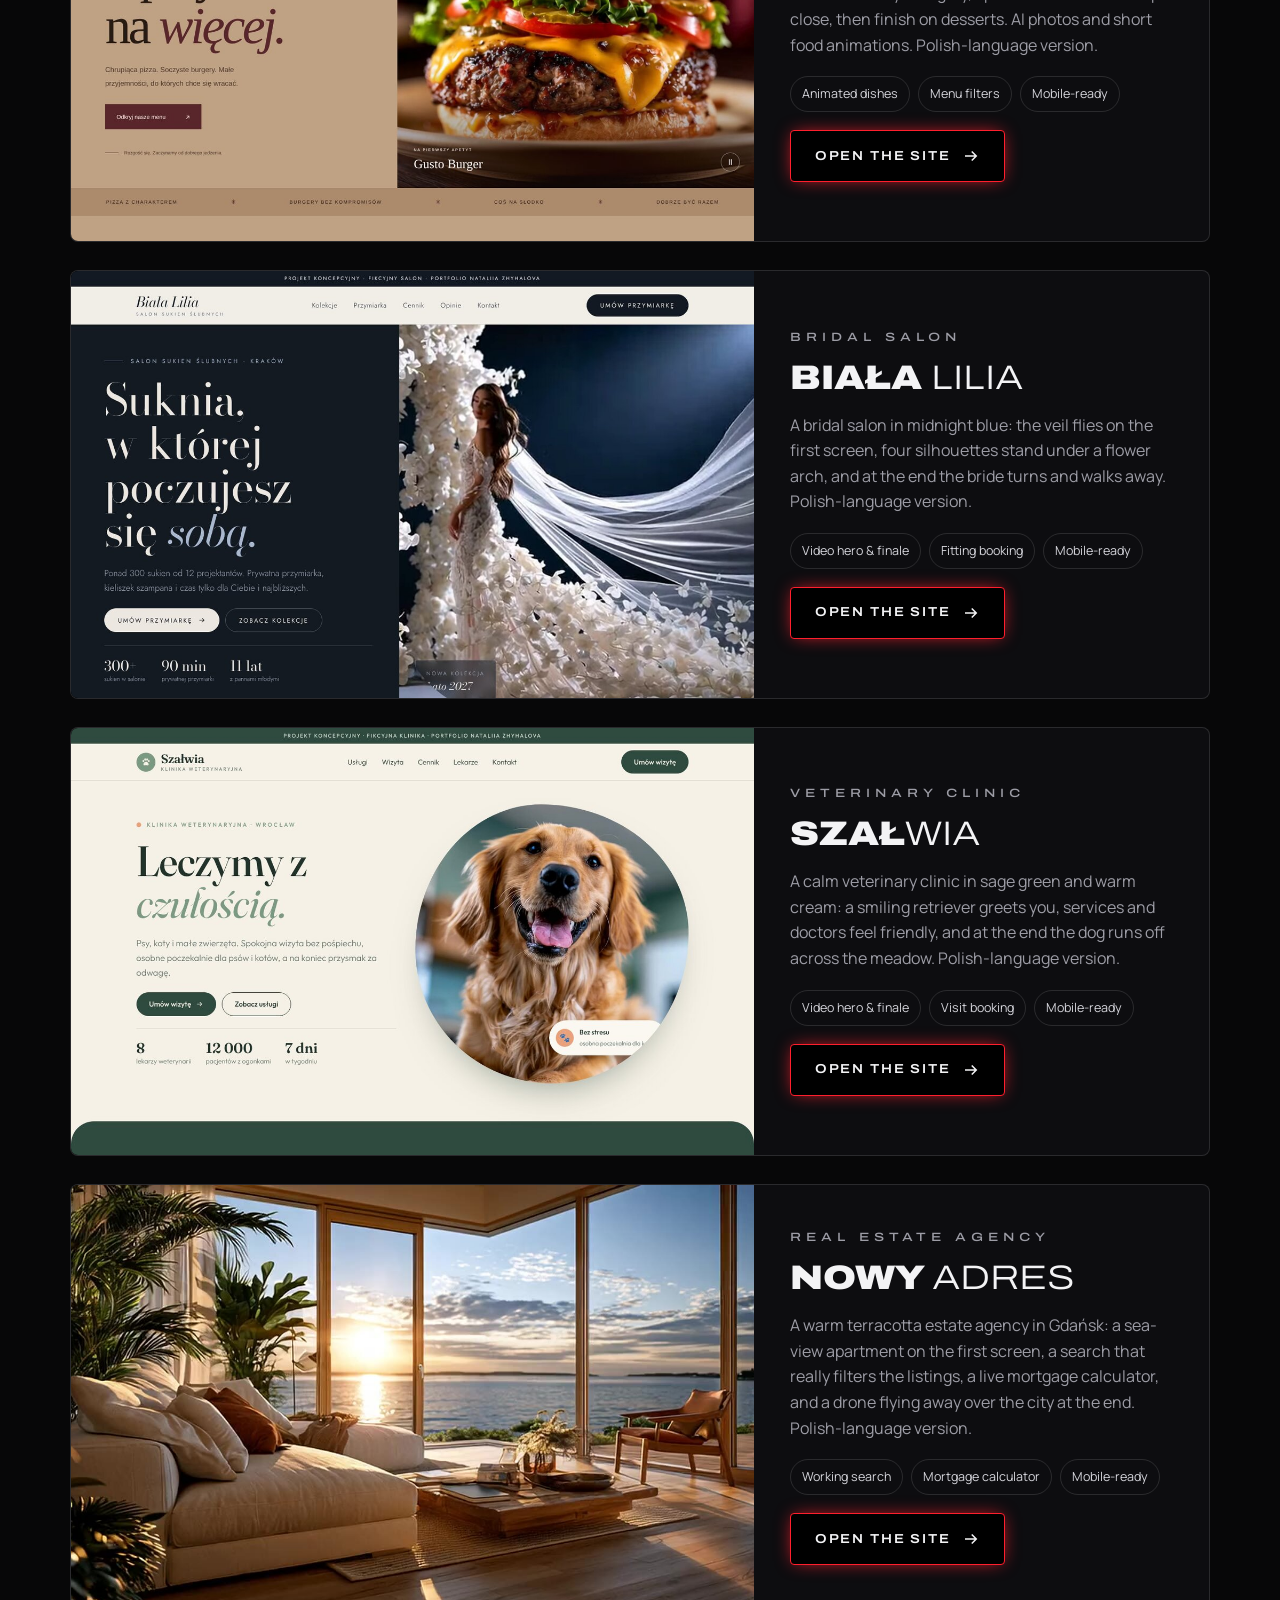
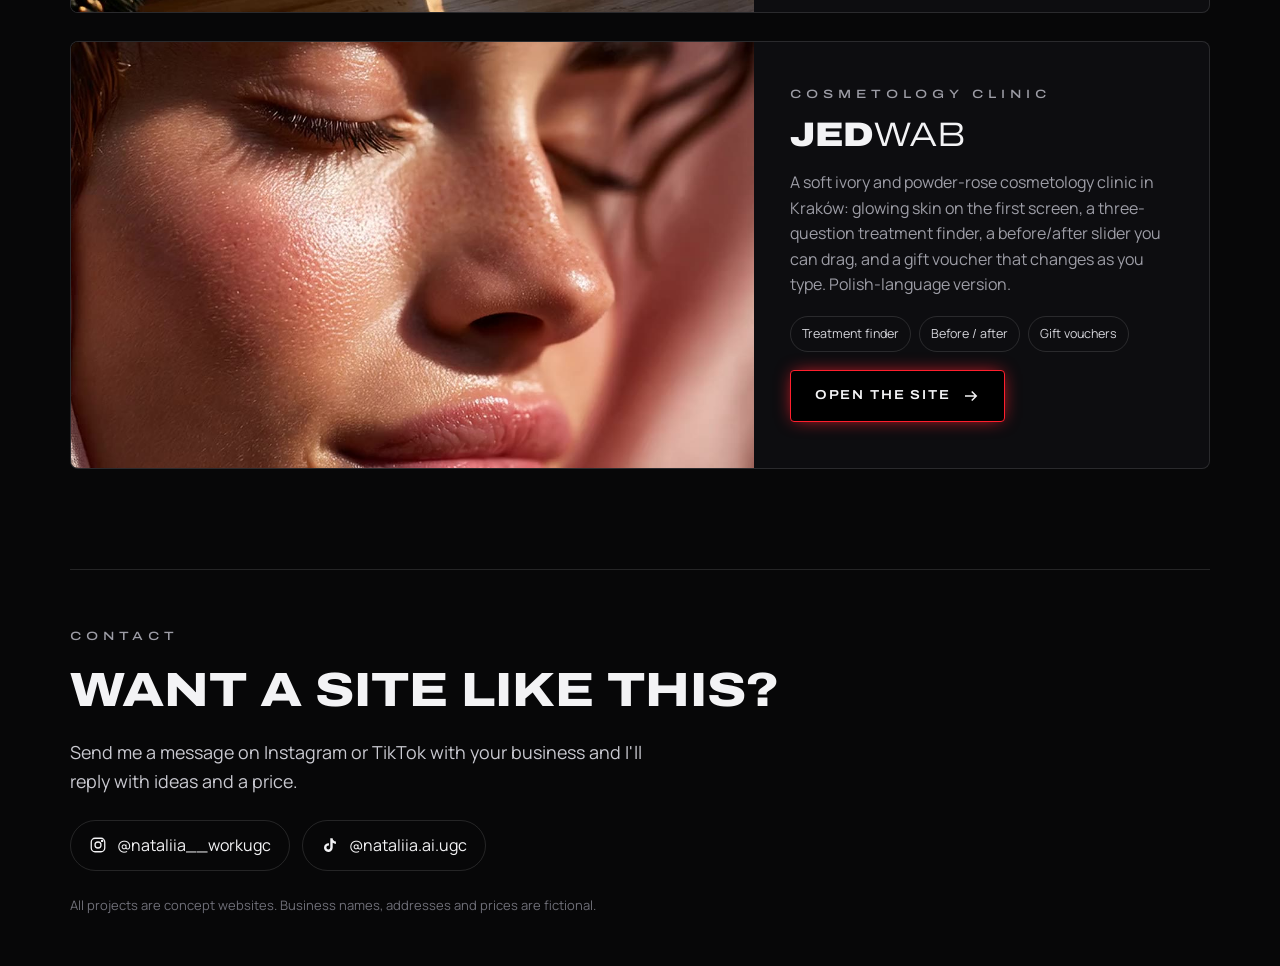
==== commit cafc881b: "Add Jedwab cosmetology clinic concept site Co-Authored-By: Claude Opus 5.5 <noreply@anthropic.com> C" ====
--- a/index.html
+++ b/index.html
@@ -169,6 +169,19 @@
           <svg viewBox="0 0 24 24" fill="none" stroke="currentColor" stroke-width="2"><path d="M4 12h15M13 6l6 6-6 6"/></svg></span>
       </div>
     </a>
+    <a class="project" href="jedwab/">
+      <div class="project__shot">
+        <video src="jedwab/assets/hero.mp4" poster="jedwab/assets/cover.jpg" autoplay muted loop playsinline preload="metadata" aria-hidden="true"></video>
+      </div>
+      <div class="project__info">
+        <div class="label">Cosmetology clinic</div>
+        <h2>Jed<span>wab</span></h2>
+        <p>A soft ivory and powder-rose cosmetology clinic in Kraków: glowing skin on the first screen, a three-question treatment finder, a before/after slider you can drag, and a gift voucher that changes as you type. Polish-language version.</p>
+        <div class="tags"><span>Treatment finder</span><span>Before / after</span><span>Gift vouchers</span></div>
+        <span class="btn">Open the site
+          <svg viewBox="0 0 24 24" fill="none" stroke="currentColor" stroke-width="2"><path d="M4 12h15M13 6l6 6-6 6"/></svg></span>
+      </div>
+    </a>
   </main>
 
   <footer id="contact">
